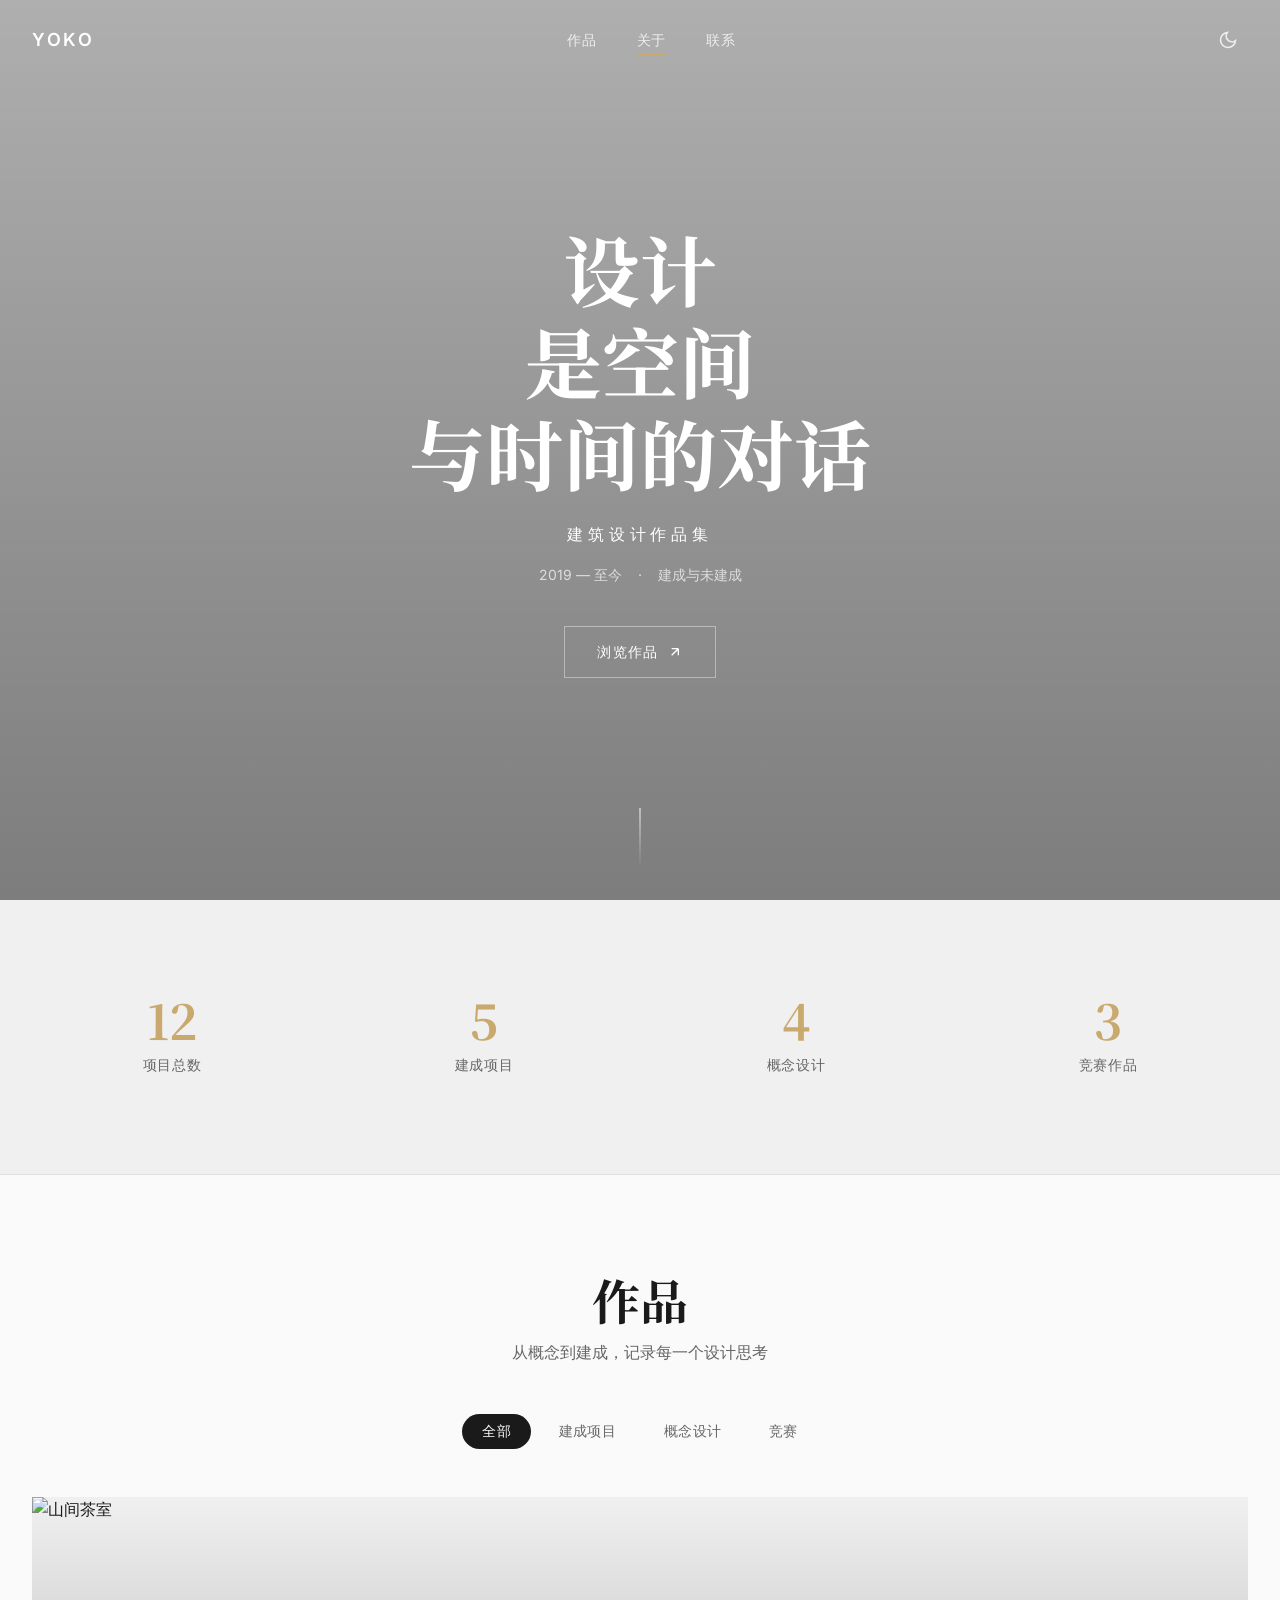
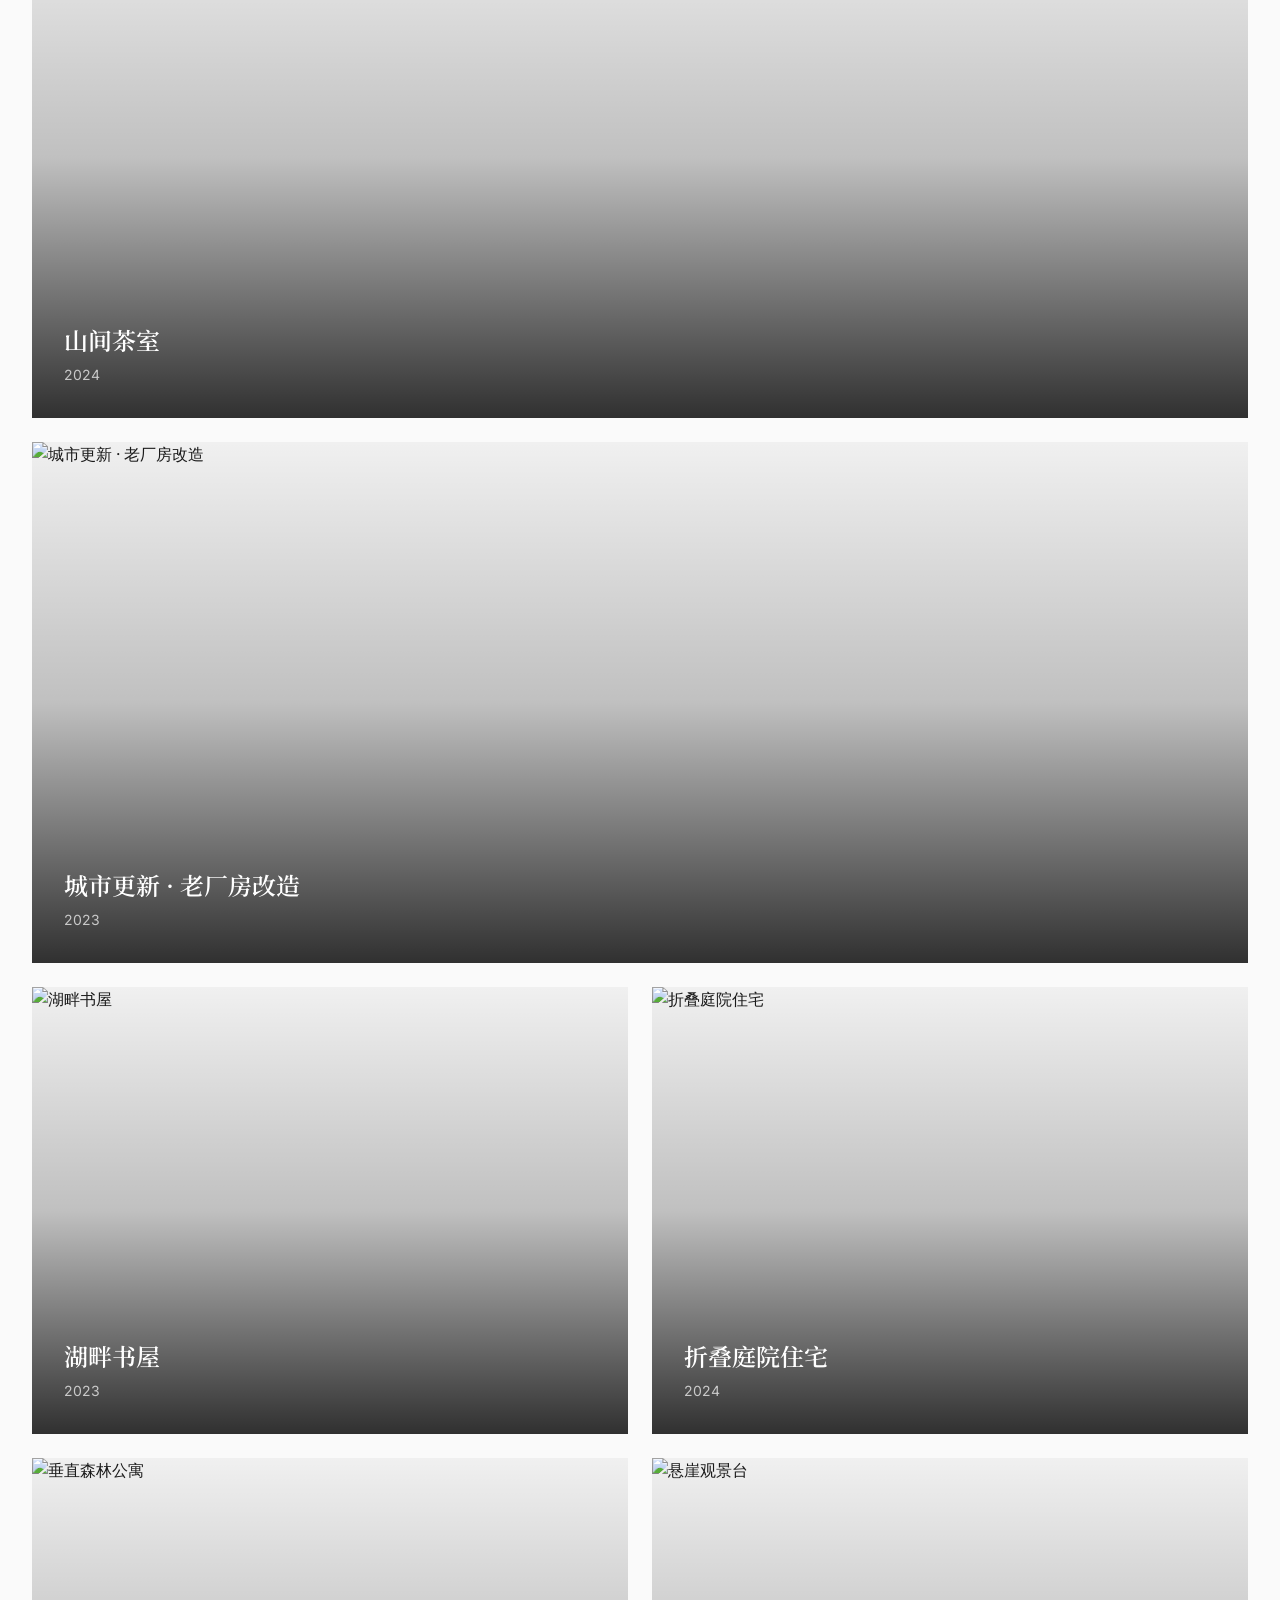
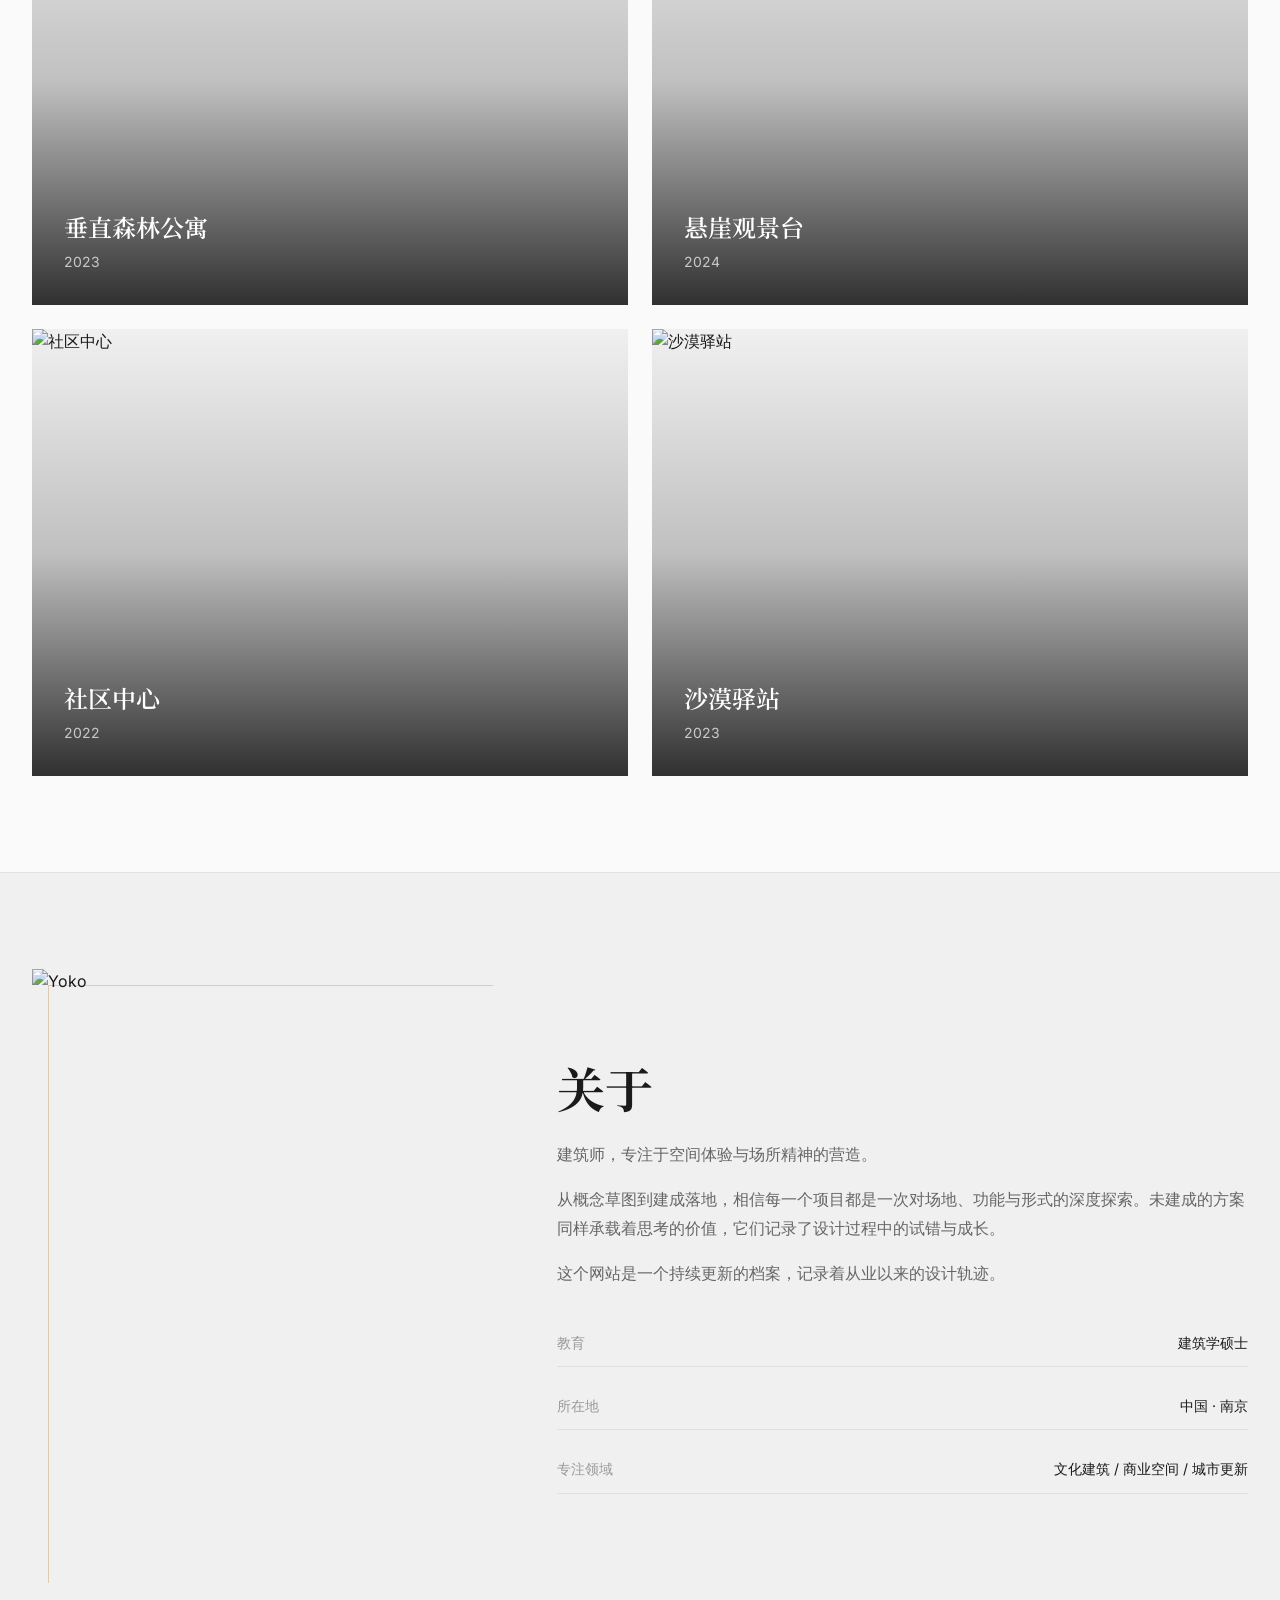
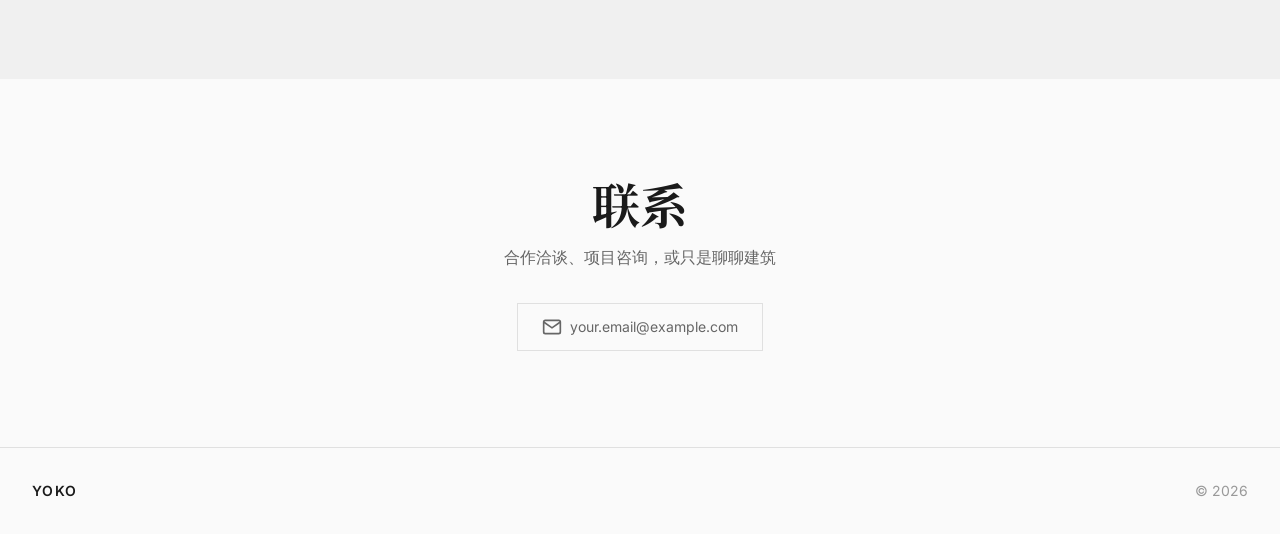
==== index.html @ 8c3c6326 "Initial portfolio site" ====
<!DOCTYPE html>
<html lang="zh-CN">
<head>
    <meta charset="UTF-8">
    <meta name="viewport" content="width=device-width, initial-scale=1.0">
    <title>Yoko | 建筑设计作品集</title>
    <link rel="stylesheet" href="assets/css/style.css">
    <link rel="preconnect" href="https://fonts.googleapis.com">
    <link href="https://fonts.googleapis.com/css2?family=Noto+Serif+SC:wght@400;600;700&family=Inter:wght@300;400;500;600&display=swap" rel="stylesheet">
</head>
<body>
    <!-- 导航 -->
    <nav class="navbar" id="navbar">
        <div class="nav-brand">
            <a href="#hero">YOKO</a>
        </div>
        <div class="nav-links" id="navLinks">
            <a href="#projects" class="nav-link">作品</a>
            <a href="#about" class="nav-link">关于</a>
            <a href="#contact" class="nav-link">联系</a>
        </div>
        <div class="nav-controls">
            <button class="theme-toggle" id="themeToggle" aria-label="切换主题">
                <svg class="sun-icon" width="20" height="20" viewBox="0 0 24 24" fill="none" stroke="currentColor" stroke-width="2">
                    <circle cx="12" cy="12" r="5"/><path d="M12 1v2m0 18v2M4.22 4.22l1.42 1.42m12.72 12.72l1.42 1.42M1 12h2m18 0h2M4.22 19.78l1.42-1.42M18.36 5.64l1.42-1.42"/>
                </svg>
                <svg class="moon-icon" width="20" height="20" viewBox="0 0 24 24" fill="none" stroke="currentColor" stroke-width="2">
                    <path d="M21 12.79A9 9 0 1 1 11.21 3 7 7 0 0 0 21 12.79z"/>
                </svg>
            </button>
            <button class="menu-toggle" id="menuToggle" aria-label="菜单">
                <span></span><span></span><span></span>
            </button>
        </div>
    </nav>

    <!-- 首屏 -->
    <section class="hero" id="hero">
        <div class="hero-bg">
            <div class="hero-image" style="background-image: url('assets/images/hero.jpg')"></div>
            <div class="hero-overlay"></div>
        </div>
        <div class="hero-content">
            <h1 class="hero-title">
                <span class="hero-line">设计</span>
                <span class="hero-line">是空间</span>
                <span class="hero-line">与时间的对话</span>
            </h1>
            <p class="hero-subtitle">建筑设计作品集</p>
            <div class="hero-meta">
                <span>2019 — 至今</span>
                <span class="meta-separator">·</span>
                <span>建成与未建成</span>
            </div>
            <a href="#projects" class="hero-cta">
                <span>浏览作品</span>
                <svg width="16" height="16" viewBox="0 0 24 24" fill="none" stroke="currentColor" stroke-width="2">
                    <path d="M7 17L17 7M17 7H7M17 7V17"/>
                </svg>
            </a>
        </div>
        <div class="scroll-indicator">
            <div class="scroll-line"></div>
        </div>
    </section>

    <!-- 项目统计 -->
    <section class="stats-section">
        <div class="container">
            <div class="stats-grid">
                <div class="stat-item">
                    <span class="stat-number" data-count="12">0</span>
                    <span class="stat-label">项目总数</span>
                </div>
                <div class="stat-item">
                    <span class="stat-number" data-count="5">0</span>
                    <span class="stat-label">建成项目</span>
                </div>
                <div class="stat-item">
                    <span class="stat-number" data-count="4">0</span>
                    <span class="stat-label">概念设计</span>
                </div>
                <div class="stat-item">
                    <span class="stat-number" data-count="3">0</span>
                    <span class="stat-label">竞赛作品</span>
                </div>
            </div>
        </div>
    </section>

    <!-- 作品筛选 -->
    <section class="projects-section" id="projects">
        <div class="container">
            <header class="section-header">
                <h2 class="section-title">作品</h2>
                <p class="section-desc">从概念到建成，记录每一个设计思考</p>
            </header>

            <div class="filter-bar">
                <button class="filter-btn active" data-filter="all">全部</button>
                <button class="filter-btn" data-filter="built">建成项目</button>
                <button class="filter-btn" data-filter="unbuilt">概念设计</button>
                <button class="filter-btn" data-filter="competition">竞赛</button>
            </div>

            <div class="projects-grid" id="projectsGrid">
                <!-- 项目卡片将通过 JS 动态渲染 -->
            </div>
        </div>
    </section>

    <!-- 关于 -->
    <section class="about-section" id="about">
        <div class="container">
            <div class="about-grid">
                <div class="about-image">
                    <div class="image-frame">
                        <img src="assets/images/about.jpg" alt="Yoko" loading="lazy">
                    </div>
                </div>
                <div class="about-content">
                    <h2 class="section-title">关于</h2>
                    <div class="about-text">
                        <p>建筑师，专注于空间体验与场所精神的营造。</p>
                        <p>从概念草图到建成落地，相信每一个项目都是一次对场地、功能与形式的深度探索。未建成的方案同样承载着思考的价值，它们记录了设计过程中的试错与成长。</p>
                        <p>这个网站是一个持续更新的档案，记录着从业以来的设计轨迹。</p>
                    </div>
                    <div class="about-info">
                        <div class="info-item">
                            <span class="info-label">教育</span>
                            <span class="info-value">建筑学硕士</span>
                        </div>
                        <div class="info-item">
                            <span class="info-label">所在地</span>
                            <span class="info-value">中国 · 南京</span>
                        </div>
                        <div class="info-item">
                            <span class="info-label">专注领域</span>
                            <span class="info-value">文化建筑 / 商业空间 / 城市更新</span>
                        </div>
                    </div>
                </div>
            </div>
        </div>
    </section>

    <!-- 联系 -->
    <section class="contact-section" id="contact">
        <div class="container">
            <div class="contact-content">
                <h2 class="section-title">联系</h2>
                <p class="contact-desc">合作洽谈、项目咨询，或只是聊聊建筑</p>
                <div class="contact-links">
                    <a href="mailto:your.email@example.com" class="contact-link">
                        <svg width="20" height="20" viewBox="0 0 24 24" fill="none" stroke="currentColor" stroke-width="2">
                            <path d="M4 4h16c1.1 0 2 .9 2 2v12c0 1.1-.9 2-2 2H4c-1.1 0-2-.9-2-2V6c0-1.1.9-2 2-2z"/><polyline points="22,6 12,13 2,6"/>
                        </svg>
                        <span>your.email@example.com</span>
                    </a>
                </div>
            </div>
        </div>
    </section>

    <!-- 页脚 -->
    <footer class="footer">
        <div class="container">
            <div class="footer-content">
                <span class="footer-brand">YOKO</span>
                <span class="footer-year">© 2026</span>
            </div>
        </div>
    </footer>

    <!-- 项目详情弹窗 -->
    <div class="project-modal" id="projectModal">
        <div class="modal-backdrop"></div>
        <div class="modal-container">
            <button class="modal-close" id="modalClose" aria-label="关闭">
                <svg width="24" height="24" viewBox="0 0 24 24" fill="none" stroke="currentColor" stroke-width="2">
                    <line x1="18" y1="6" x2="6" y2="18"/><line x1="6" y1="6" x2="18" y2="18"/>
                </svg>
            </button>
            <div class="modal-content" id="modalContent"></div>
        </div>
    </div>

    <script src="assets/js/main.js"></script>
</body>
</html>
---- assets/css/style.css ----
/* ============================================
   Yoko 建筑设计作品集 - 样式表
   ============================================ */

/* CSS 变量 - 浅色模式 */
:root {
    --bg-primary: #fafafa;
    --bg-secondary: #f0f0f0;
    --bg-tertiary: #e8e8e8;
    --text-primary: #1a1a1a;
    --text-secondary: #666666;
    --text-tertiary: #999999;
    --accent: #c9a96e;
    --accent-hover: #b8985a;
    --border: #e0e0e0;
    --shadow: rgba(0, 0, 0, 0.08);
    --shadow-lg: rgba(0, 0, 0, 0.15);
    --overlay: rgba(0, 0, 0, 0.4);
    --modal-bg: rgba(0, 0, 0, 0.8);
    --font-serif: 'Noto Serif SC', 'Songti SC', serif;
    --font-sans: 'Inter', -apple-system, BlinkMacSystemFont, sans-serif;
    --transition: all 0.3s cubic-bezier(0.4, 0, 0.2, 1);
    --transition-slow: all 0.6s cubic-bezier(0.4, 0, 0.2, 1);
}

/* CSS 变量 - 深色模式 */
[data-theme="dark"] {
    --bg-primary: #0f0f0f;
    --bg-secondary: #1a1a1a;
    --bg-tertiary: #252525;
    --text-primary: #f0f0f0;
    --text-secondary: #a0a0a0;
    --text-tertiary: #707070;
    --accent: #d4b87a;
    --accent-hover: #e0c88a;
    --border: #2a2a2a;
    --shadow: rgba(0, 0, 0, 0.3);
    --shadow-lg: rgba(0, 0, 0, 0.5);
    --overlay: rgba(0, 0, 0, 0.6);
    --modal-bg: rgba(0, 0, 0, 0.9);
}

/* 基础重置 */
*, *::before, *::after {
    margin: 0;
    padding: 0;
    box-sizing: border-box;
}

html {
    scroll-behavior: smooth;
    font-size: 16px;
}

body {
    font-family: var(--font-sans);
    background-color: var(--bg-primary);
    color: var(--text-primary);
    line-height: 1.6;
    overflow-x: hidden;
    transition: var(--transition);
}

img {
    max-width: 100%;
    height: auto;
    display: block;
}

a {
    color: inherit;
    text-decoration: none;
}

button {
    cursor: pointer;
    border: none;
    background: none;
    font-family: inherit;
    color: inherit;
}

/* 容器 */
.container {
    width: 100%;
    max-width: 1400px;
    margin: 0 auto;
    padding: 0 2rem;
}

@media (max-width: 768px) {
    .container {
        padding: 0 1.25rem;
    }
}

/* ============================================
   导航栏
   ============================================ */
.navbar {
    position: fixed;
    top: 0;
    left: 0;
    right: 0;
    z-index: 1000;
    display: flex;
    align-items: center;
    justify-content: space-between;
    padding: 1.25rem 2rem;
    background: transparent;
    transition: var(--transition);
}

.navbar.scrolled {
    background: rgba(var(--bg-primary), 0.9);
    backdrop-filter: blur(20px);
    -webkit-backdrop-filter: blur(20px);
    box-shadow: 0 1px 0 var(--border);
}

.nav-brand a {
    font-family: var(--font-sans);
    font-size: 1.125rem;
    font-weight: 600;
    letter-spacing: 0.15em;
    color: #fff;
    transition: var(--transition);
}

.navbar.scrolled .nav-brand a {
    color: var(--text-primary);
}

.nav-links {
    display: flex;
    gap: 2.5rem;
}

.nav-link {
    font-size: 0.875rem;
    font-weight: 400;
    letter-spacing: 0.05em;
    color: rgba(255, 255, 255, 0.8);
    position: relative;
    padding: 0.25rem 0;
    transition: var(--transition);
}

.navbar.scrolled .nav-link {
    color: var(--text-secondary);
}

.nav-link::after {
    content: '';
    position: absolute;
    bottom: 0;
    left: 0;
    width: 0;
    height: 1px;
    background: var(--accent);
    transition: var(--transition);
}

.nav-link:hover::after,
.nav-link.active::after {
    width: 100%;
}

.nav-link:hover {
    color: #fff;
}

.navbar.scrolled .nav-link:hover {
    color: var(--text-primary);
}

.nav-controls {
    display: flex;
    align-items: center;
    gap: 1rem;
}

.theme-toggle {
    width: 40px;
    height: 40px;
    display: flex;
    align-items: center;
    justify-content: center;
    border-radius: 50%;
    color: rgba(255, 255, 255, 0.8);
    transition: var(--transition);
}

.navbar.scrolled .theme-toggle {
    color: var(--text-secondary);
}

.theme-toggle:hover {
    background: var(--bg-tertiary);
    color: var(--text-primary);
}

.theme-toggle .sun-icon,
[data-theme="dark"] .theme-toggle .moon-icon {
    display: none;
}

[data-theme="dark"] .theme-toggle .sun-icon {
    display: block;
}

.menu-toggle {
    display: none;
    flex-direction: column;
    gap: 5px;
    padding: 0.5rem;
}

.menu-toggle span {
    display: block;
    width: 22px;
    height: 1.5px;
    background: #fff;
    transition: var(--transition);
}

.navbar.scrolled .menu-toggle span {
    background: var(--text-primary);
}

@media (max-width: 768px) {
    .navbar {
        padding: 1rem 1.25rem;
    }
    
    .nav-links {
        position: fixed;
        top: 0;
        left: 0;
        right: 0;
        bottom: 0;
        background: var(--bg-primary);
        flex-direction: column;
        align-items: center;
        justify-content: center;
        gap: 2rem;
        opacity: 0;
        visibility: hidden;
        transition: var(--transition);
    }
    
    .nav-links.active {
        opacity: 1;
        visibility: visible;
    }
    
    .nav-link {
        font-size: 1.5rem;
        color: var(--text-primary);
    }
    
    .menu-toggle {
        display: flex;
    }
}

/* ============================================
   首屏
   ============================================ */
.hero {
    position: relative;
    height: 100vh;
    min-height: 600px;
    display: flex;
    align-items: center;
    justify-content: center;
    overflow: hidden;
}

.hero-bg {
    position: absolute;
    inset: 0;
    z-index: 0;
}

.hero-image {
    width: 100%;
    height: 100%;
    background-size: cover;
    background-position: center;
    transform: scale(1.05);
    transition: transform 8s ease-out;
}

.hero.loaded .hero-image {
    transform: scale(1);
}

.hero-overlay {
    position: absolute;
    inset: 0;
    background: linear-gradient(
        to bottom,
        rgba(0, 0, 0, 0.3) 0%,
        rgba(0, 0, 0, 0.5) 100%
    );
}

.hero-content {
    position: relative;
    z-index: 1;
    text-align: center;
    color: #fff;
    padding: 0 2rem;
    max-width: 900px;
}

.hero-title {
    font-family: var(--font-serif);
    font-size: clamp(2.5rem, 6vw, 5rem);
    font-weight: 700;
    line-height: 1.2;
    margin-bottom: 1.5rem;
}

.hero-line {
    display: block;
    opacity: 0;
    transform: translateY(30px);
    animation: fadeInUp 0.8s ease forwards;
}

.hero-line:nth-child(1) { animation-delay: 0.2s; }
.hero-line:nth-child(2) { animation-delay: 0.4s; }
.hero-line:nth-child(3) { animation-delay: 0.6s; }

.hero-subtitle {
    font-size: 1rem;
    font-weight: 300;
    letter-spacing: 0.3em;
    text-transform: uppercase;
    opacity: 0;
    animation: fadeInUp 0.8s ease 0.8s forwards;
    margin-bottom: 1rem;
}

.hero-meta {
    font-size: 0.875rem;
    opacity: 0;
    animation: fadeInUp 0.8s ease 1s forwards;
    margin-bottom: 2.5rem;
    color: rgba(255, 255, 255, 0.7);
}

.meta-separator {
    margin: 0 0.75rem;
}

.hero-cta {
    display: inline-flex;
    align-items: center;
    gap: 0.5rem;
    padding: 0.875rem 2rem;
    border: 1px solid rgba(255, 255, 255, 0.4);
    color: #fff;
    font-size: 0.875rem;
    letter-spacing: 0.1em;
    opacity: 0;
    animation: fadeInUp 0.8s ease 1.2s forwards;
    transition: var(--transition);
}

.hero-cta:hover {
    background: #fff;
    color: #1a1a1a;
    border-color: #fff;
}

.hero-cta svg {
    transition: transform 0.3s ease;
}

.hero-cta:hover svg {
    transform: translate(3px, -3px);
}

.scroll-indicator {
    position: absolute;
    bottom: 2rem;
    left: 50%;
    transform: translateX(-50%);
    z-index: 1;
}

.scroll-line {
    width: 1px;
    height: 60px;
    background: linear-gradient(to bottom, #fff, transparent);
    animation: scrollPulse 2s ease-in-out infinite;
}

@keyframes fadeInUp {
    to {
        opacity: 1;
        transform: translateY(0);
    }
}

@keyframes scrollPulse {
    0%, 100% { opacity: 0.3; transform: scaleY(0.5); }
    50% { opacity: 1; transform: scaleY(1); }
}

/* ============================================
   统计区域
   ============================================ */
.stats-section {
    padding: 5rem 0;
    background: var(--bg-secondary);
    border-bottom: 1px solid var(--border);
}

.stats-grid {
    display: grid;
    grid-template-columns: repeat(4, 1fr);
    gap: 2rem;
    text-align: center;
}

.stat-item {
    padding: 1rem;
}

.stat-number {
    display: block;
    font-family: var(--font-serif);
    font-size: 3rem;
    font-weight: 700;
    color: var(--accent);
    line-height: 1;
    margin-bottom: 0.5rem;
}

.stat-label {
    font-size: 0.875rem;
    color: var(--text-secondary);
    letter-spacing: 0.05em;
}

@media (max-width: 768px) {
    .stats-grid {
        grid-template-columns: repeat(2, 1fr);
    }
    .stat-number {
        font-size: 2.5rem;
    }
}

/* ============================================
   作品区域
   ============================================ */
.projects-section {
    padding: 6rem 0;
}

.section-header {
    text-align: center;
    margin-bottom: 3rem;
}

.section-title {
    font-family: var(--font-serif);
    font-size: clamp(2rem, 4vw, 3rem);
    font-weight: 700;
    margin-bottom: 0.75rem;
    line-height: 1.2;
}

.section-desc {
    font-size: 1rem;
    color: var(--text-secondary);
    max-width: 500px;
    margin: 0 auto;
}

.filter-bar {
    display: flex;
    justify-content: center;
    gap: 0.5rem;
    margin-bottom: 3rem;
    flex-wrap: wrap;
}

.filter-btn {
    padding: 0.5rem 1.25rem;
    font-size: 0.875rem;
    color: var(--text-secondary);
    border-radius: 100px;
    transition: var(--transition);
    letter-spacing: 0.02em;
}

.filter-btn:hover {
    color: var(--text-primary);
    background: var(--bg-secondary);
}

.filter-btn.active {
    background: var(--text-primary);
    color: var(--bg-primary);
}

/* 项目网格 */
.projects-grid {
    display: grid;
    grid-template-columns: repeat(2, 1fr);
    gap: 1.5rem;
}

@media (max-width: 768px) {
    .projects-grid {
        grid-template-columns: 1fr;
    }
}

/* 项目卡片 */
.project-card {
    position: relative;
    cursor: pointer;
    overflow: hidden;
    background: var(--bg-secondary);
    aspect-ratio: 4/3;
}

.project-card.hidden {
    display: none;
}

.project-image {
    width: 100%;
    height: 100%;
    object-fit: cover;
    transition: transform 0.6s cubic-bezier(0.4, 0, 0.2, 1);
}

.project-card:hover .project-image {
    transform: scale(1.05);
}

.project-overlay {
    position: absolute;
    inset: 0;
    background: linear-gradient(
        to top,
        rgba(0, 0, 0, 0.8) 0%,
        rgba(0, 0, 0, 0.2) 50%,
        transparent 100%
    );
    display: flex;
    flex-direction: column;
    justify-content: flex-end;
    padding: 2rem;
    transition: var(--transition);
}

.project-card:hover .project-overlay {
    background: linear-gradient(
        to top,
        rgba(0, 0, 0, 0.9) 0%,
        rgba(0, 0, 0, 0.4) 60%,
        rgba(0, 0, 0, 0.1) 100%
    );
}

.project-category {
    font-size: 0.75rem;
    font-weight: 500;
    letter-spacing: 0.1em;
    text-transform: uppercase;
    color: var(--accent);
    margin-bottom: 0.5rem;
    opacity: 0;
    transform: translateY(10px);
    transition: var(--transition);
}

.project-card:hover .project-category {
    opacity: 1;
    transform: translateY(0);
}

.project-title {
    font-family: var(--font-serif);
    font-size: 1.5rem;
    font-weight: 600;
    color: #fff;
    margin-bottom: 0.25rem;
    transition: var(--transition);
}

.project-year {
    font-size: 0.875rem;
    color: rgba(255, 255, 255, 0.7);
}

/*  featured 项目（大图） */
.project-card.featured {
    grid-column: span 2;
    aspect-ratio: 21/9;
}

@media (max-width: 768px) {
    .project-card.featured {
        grid-column: span 1;
        aspect-ratio: 4/3;
    }
}

/* ============================================
   关于区域
   ============================================ */
.about-section {
    padding: 6rem 0;
    background: var(--bg-secondary);
    border-top: 1px solid var(--border);
}

.about-grid {
    display: grid;
    grid-template-columns: 2fr 3fr;
    gap: 4rem;
    align-items: center;
}

.about-image {
    position: relative;
}

.image-frame {
    position: relative;
    overflow: hidden;
}

.image-frame::before {
    content: '';
    position: absolute;
    top: 1rem;
    left: 1rem;
    right: -1rem;
    bottom: -1rem;
    border: 1px solid var(--accent);
    z-index: 0;
    opacity: 0.5;
}

.image-frame img {
    position: relative;
    z-index: 1;
    width: 100%;
    aspect-ratio: 3/4;
    object-fit: cover;
    filter: grayscale(20%);
    transition: var(--transition);
}

.image-frame:hover img {
    filter: grayscale(0%);
}

.about-content .section-title {
    margin-bottom: 1.5rem;
}

.about-text {
    margin-bottom: 2rem;
}

.about-text p {
    font-size: 1rem;
    color: var(--text-secondary);
    line-height: 1.8;
    margin-bottom: 1rem;
}

.about-info {
    display: grid;
    gap: 1rem;
}

.info-item {
    display: flex;
    justify-content: space-between;
    padding: 0.75rem 0;
    border-bottom: 1px solid var(--border);
}

.info-label {
    font-size: 0.875rem;
    color: var(--text-tertiary);
    font-weight: 500;
}

.info-value {
    font-size: 0.875rem;
    color: var(--text-primary);
    text-align: right;
}

@media (max-width: 768px) {
    .about-grid {
        grid-template-columns: 1fr;
        gap: 2rem;
    }
    
    .image-frame::before {
        display: none;
    }
}

/* ============================================
   联系区域
   ============================================ */
.contact-section {
    padding: 6rem 0;
    text-align: center;
}

.contact-content {
    max-width: 600px;
    margin: 0 auto;
}

.contact-desc {
    font-size: 1rem;
    color: var(--text-secondary);
    margin-bottom: 2rem;
}

.contact-links {
    display: flex;
    justify-content: center;
    gap: 1.5rem;
    flex-wrap: wrap;
}

.contact-link {
    display: flex;
    align-items: center;
    gap: 0.5rem;
    padding: 0.75rem 1.5rem;
    border: 1px solid var(--border);
    font-size: 0.875rem;
    color: var(--text-secondary);
    transition: var(--transition);
}

.contact-link:hover {
    border-color: var(--accent);
    color: var(--accent);
}

/* ============================================
   页脚
   ============================================ */
.footer {
    padding: 2rem 0;
    border-top: 1px solid var(--border);
}

.footer-content {
    display: flex;
    justify-content: space-between;
    align-items: center;
}

.footer-brand {
    font-weight: 600;
    letter-spacing: 0.1em;
    font-size: 0.875rem;
}

.footer-year {
    font-size: 0.875rem;
    color: var(--text-tertiary);
}

/* ============================================
   项目详情弹窗
   ============================================ */
.project-modal {
    position: fixed;
    inset: 0;
    z-index: 2000;
    display: flex;
    align-items: center;
    justify-content: center;
    opacity: 0;
    visibility: hidden;
    transition: var(--transition);
}

.project-modal.active {
    opacity: 1;
    visibility: visible;
}

.modal-backdrop {
    position: absolute;
    inset: 0;
    background: var(--modal-bg);
    backdrop-filter: blur(10px);
}

.modal-container {
    position: relative;
    width: 90vw;
    max-width: 1200px;
    max-height: 90vh;
    background: var(--bg-primary);
    overflow-y: auto;
    transform: translateY(30px);
    transition: var(--transition);
}

.project-modal.active .modal-container {
    transform: translateY(0);
}

.modal-close {
    position: absolute;
    top: 1.5rem;
    right: 1.5rem;
    z-index: 10;
    width: 44px;
    height: 44px;
    display: flex;
    align-items: center;
    justify-content: center;
    background: var(--bg-primary);
    border-radius: 50%;
    color: var(--text-primary);
    transition: var(--transition);
}

.modal-close:hover {
    background: var(--bg-tertiary);
    transform: rotate(90deg);
}

.modal-content {
    padding: 0;
}

.modal-hero {
    position: relative;
    width: 100%;
    aspect-ratio: 21/9;
    overflow: hidden;
}

.modal-hero img {
    width: 100%;
    height: 100%;
    object-fit: cover;
}

.modal-hero-overlay {
    position: absolute;
    inset: 0;
    background: linear-gradient(to top, var(--bg-primary) 0%, transparent 50%);
}

.modal-body {
    padding: 3rem;
    max-width: 800px;
    margin: -4rem auto 0;
    position: relative;
    z-index: 1;
}

.modal-category {
    font-size: 0.75rem;
    font-weight: 500;
    letter-spacing: 0.15em;
    text-transform: uppercase;
    color: var(--accent);
    margin-bottom: 0.5rem;
}

.modal-title {
    font-family: var(--font-serif);
    font-size: 2.5rem;
    font-weight: 700;
    margin-bottom: 0.5rem;
    line-height: 1.2;
}

.modal-meta {
    display: flex;
    gap: 1.5rem;
    margin-bottom: 2rem;
    font-size: 0.875rem;
    color: var(--text-secondary);
}

.modal-description {
    font-size: 1rem;
    line-height: 1.8;
    color: var(--text-secondary);
    margin-bottom: 2rem;
}

.modal-description p {
    margin-bottom: 1rem;
}

.modal-gallery {
    display: grid;
    grid-template-columns: repeat(2, 1fr);
    gap: 1rem;
    margin-bottom: 2rem;
}

.modal-gallery img {
    width: 100%;
    aspect-ratio: 4/3;
    object-fit: cover;
    transition: var(--transition);
}

.modal-gallery img:hover {
    transform: scale(1.02);
}

.modal-gallery img:first-child {
    grid-column: span 2;
    aspect-ratio: 16/9;
}

@media (max-width: 768px) {
    .modal-body {
        padding: 2rem 1.5rem;
    }
    
    .modal-title {
        font-size: 1.75rem;
    }
    
    .modal-gallery {
        grid-template-columns: 1fr;
    }
    
    .modal-gallery img:first-child {
        grid-column: span 1;
    }
}

/* ============================================
   滚动动画
   ============================================ */
.reveal {
    opacity: 0;
    transform: translateY(30px);
    transition: opacity 0.6s ease, transform 0.6s ease;
}

.reveal.visible {
    opacity: 1;
    transform: translateY(0);
}

/* ============================================
   自定义滚动条
   ============================================ */
::-webkit-scrollbar {
    width: 8px;
}

::-webkit-scrollbar-track {
    background: var(--bg-primary);
}

::-webkit-scrollbar-thumb {
    background: var(--bg-tertiary);
    border-radius: 4px;
}

::-webkit-scrollbar-thumb:hover {
    background: var(--text-tertiary);
}

/* ============================================
   图片懒加载占位
   ============================================ */
.img-placeholder {
    background: linear-gradient(
        90deg,
        var(--bg-secondary) 0%,
        var(--bg-tertiary) 50%,
        var(--bg-secondary) 100%
    );
    background-size: 200% 100%;
    animation: shimmer 1.5s infinite;
}

@keyframes shimmer {
    0% { background-position: -200% 0; }
    100% { background-position: 200% 0; }
}
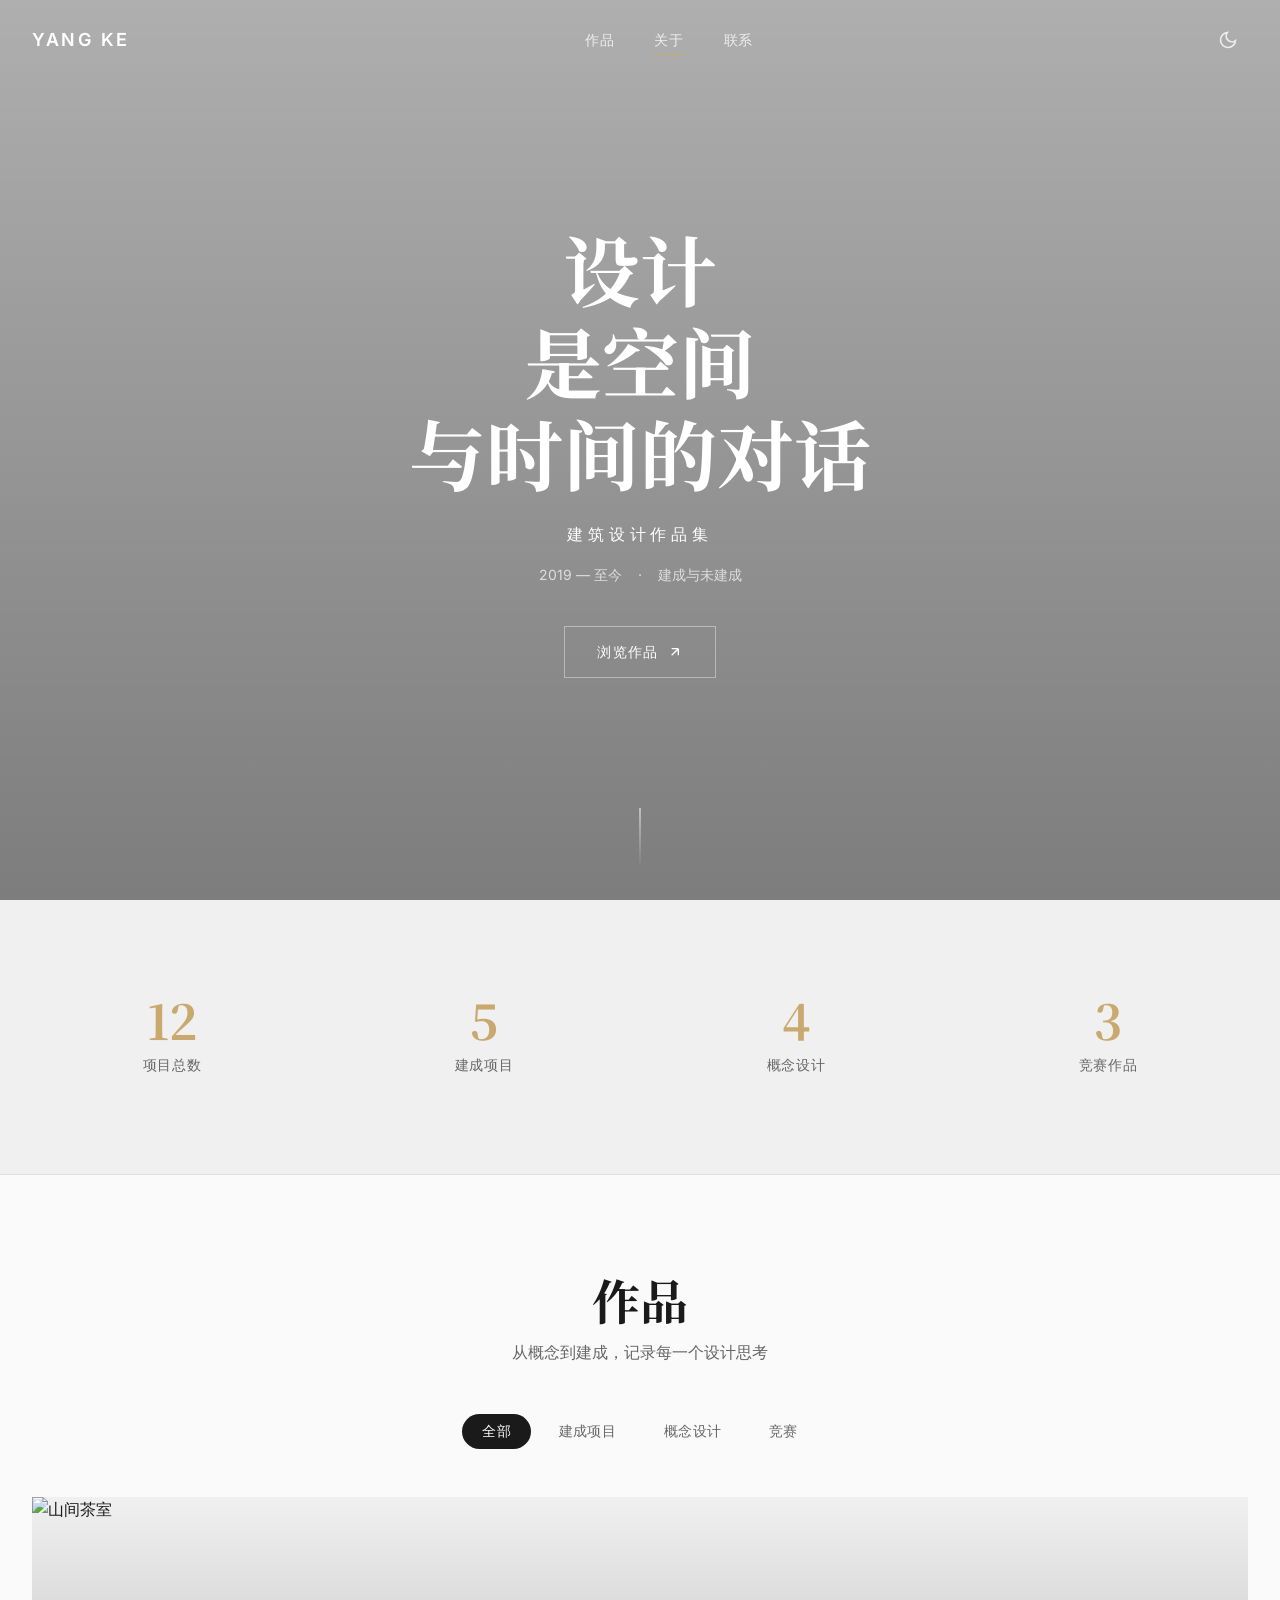
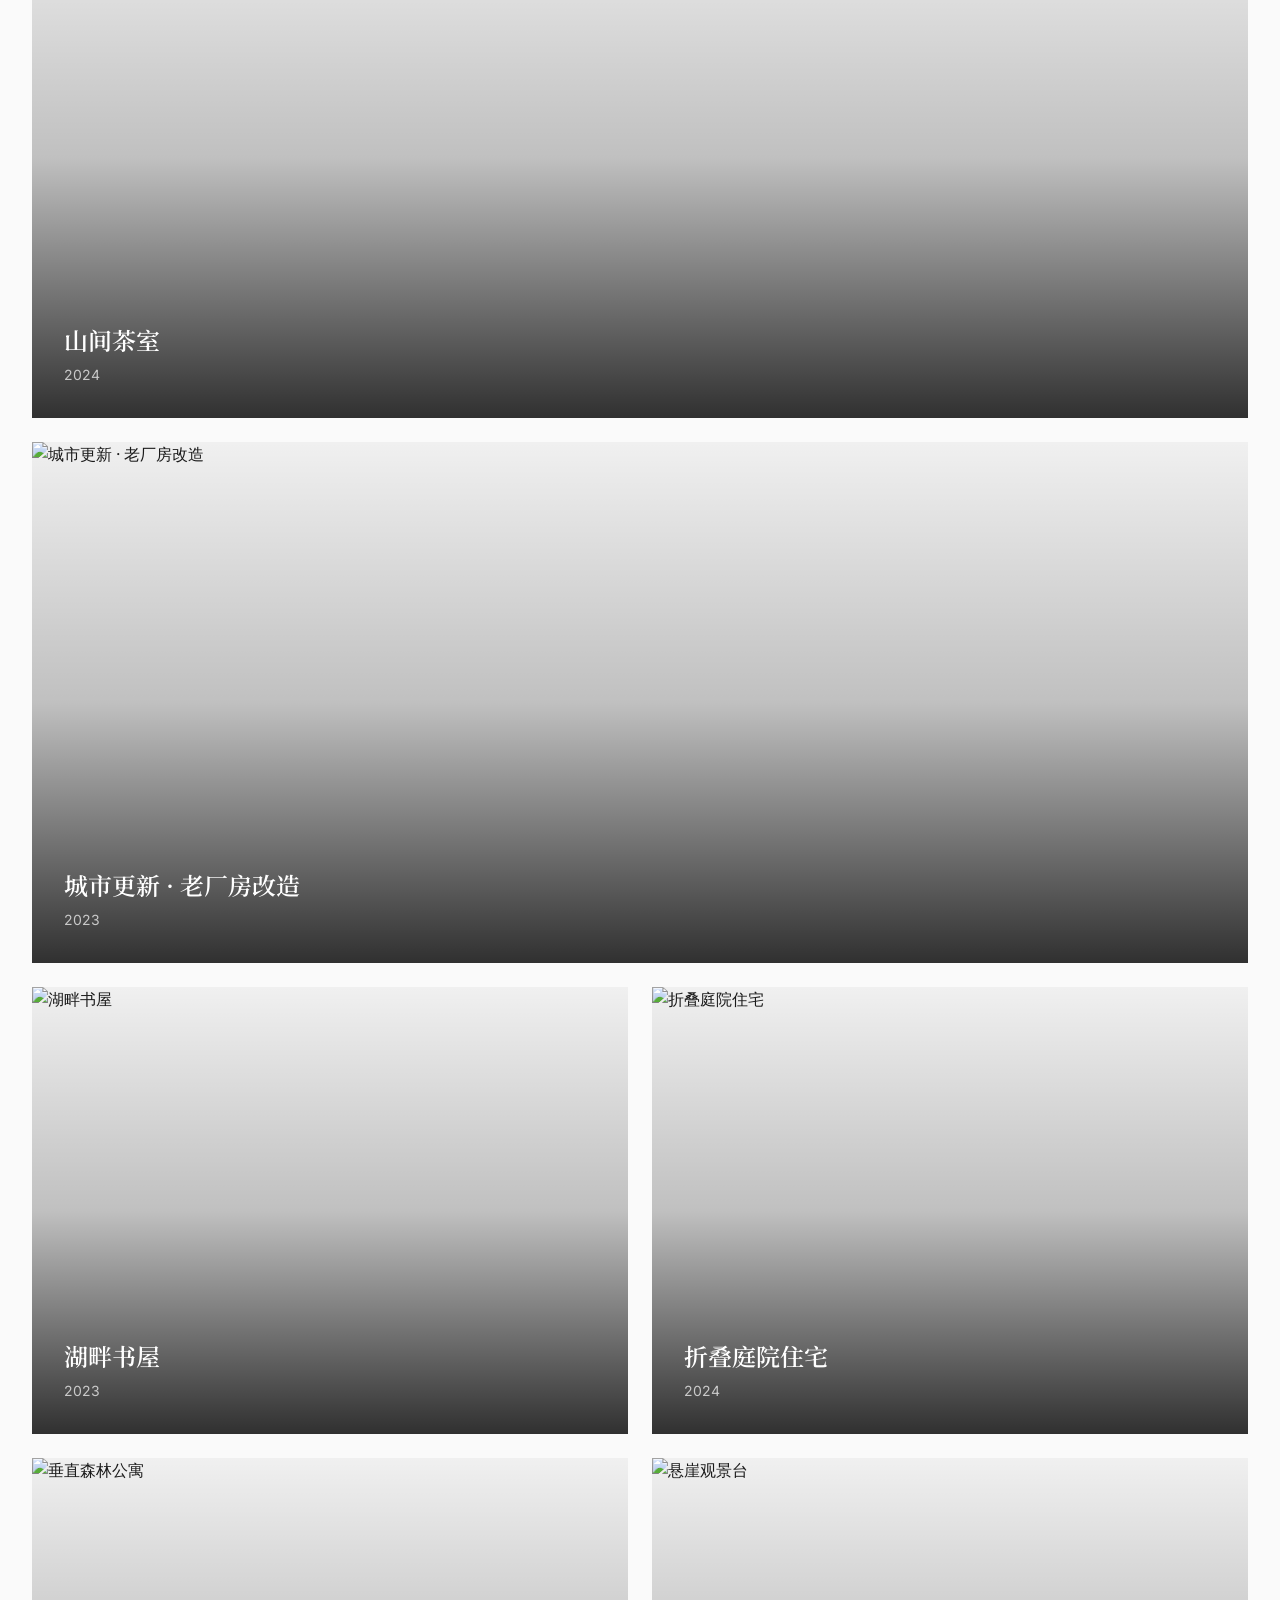
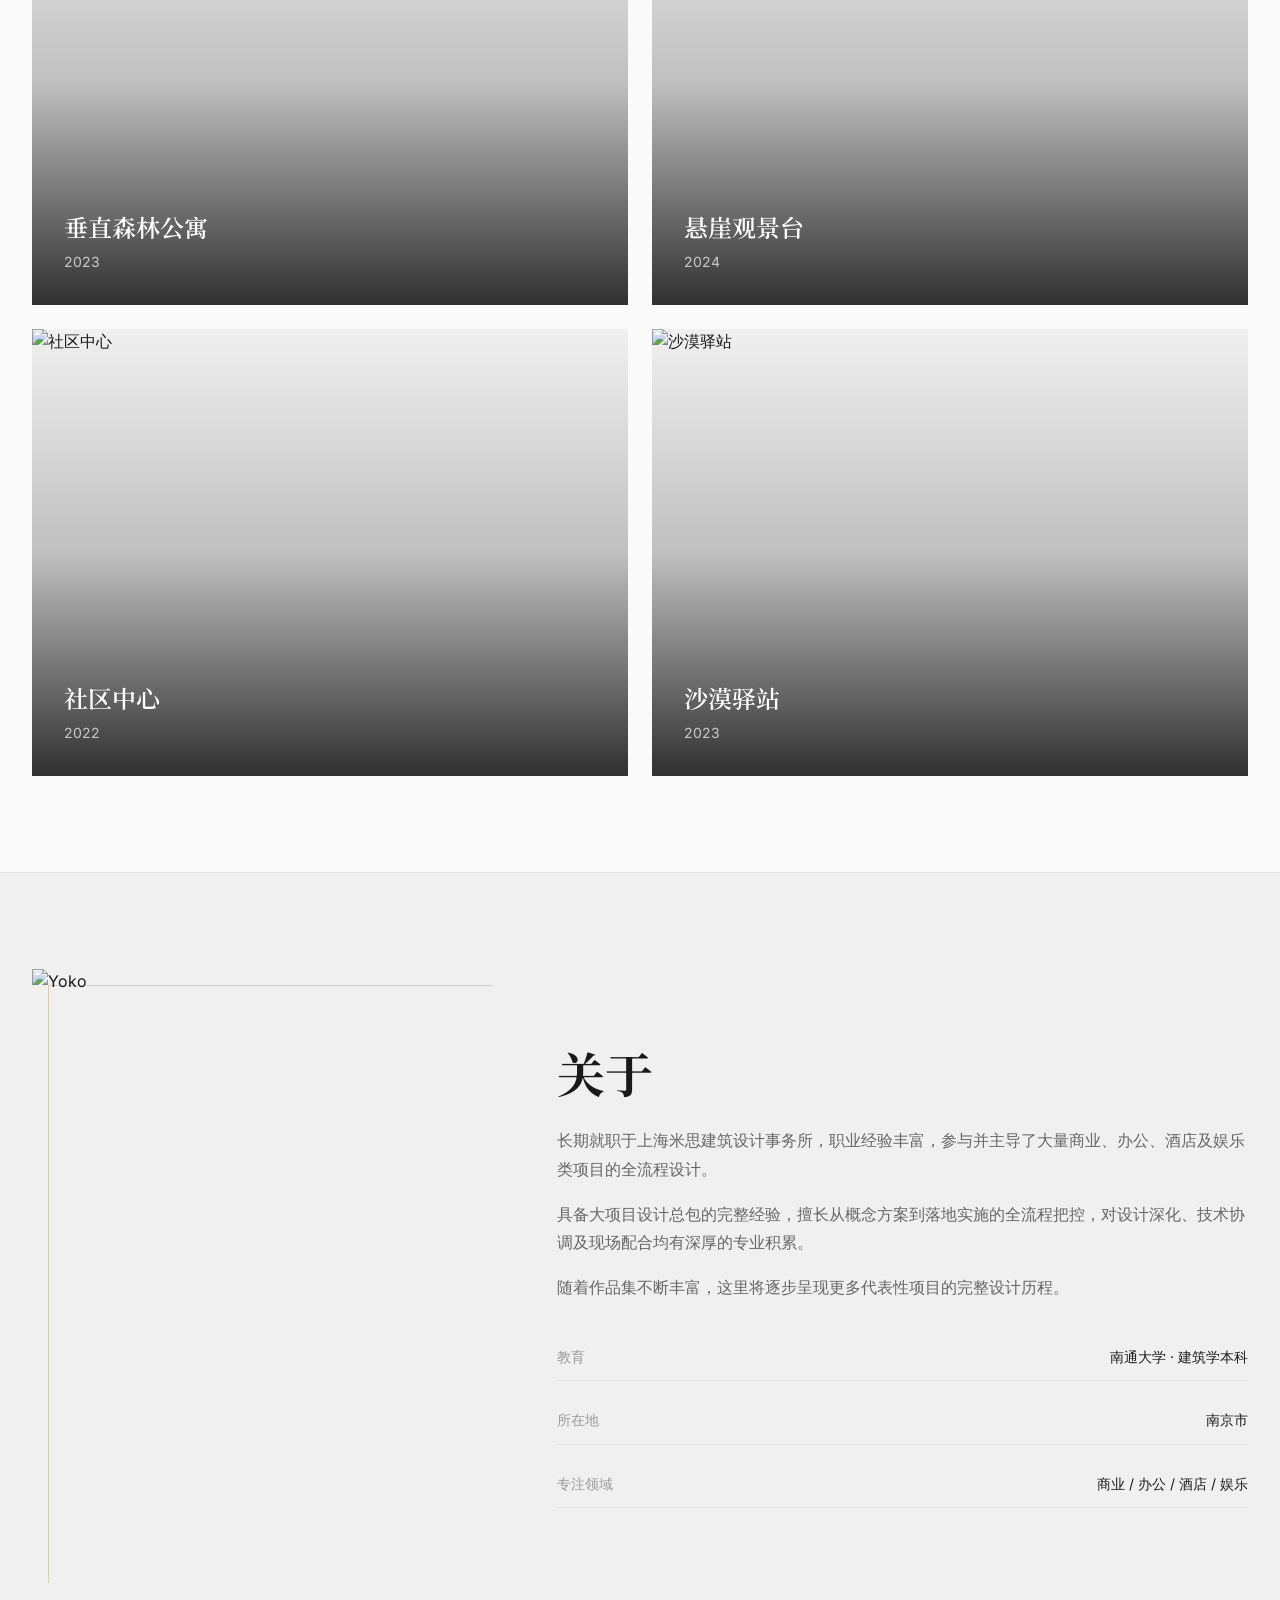
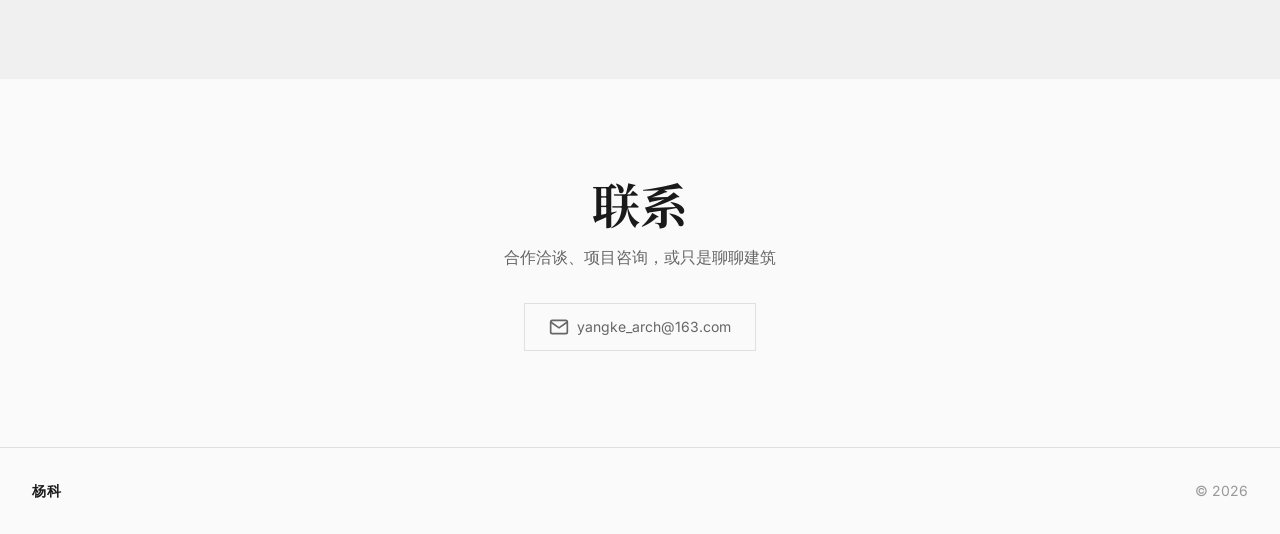
==== commit b7f74a4b: "更新个人信息：姓名、简介、教育背景、联系方式" ====
--- a/index.html
+++ b/index.html
@@ -3,7 +3,7 @@
 <head>
     <meta charset="UTF-8">
     <meta name="viewport" content="width=device-width, initial-scale=1.0">
-    <title>Yoko | 建筑设计作品集</title>
+    <title>杨科 | 建筑设计作品集</title>
     <link rel="stylesheet" href="assets/css/style.css">
     <link rel="preconnect" href="https://fonts.googleapis.com">
     <link href="https://fonts.googleapis.com/css2?family=Noto+Serif+SC:wght@400;600;700&family=Inter:wght@300;400;500;600&display=swap" rel="stylesheet">
@@ -12,7 +12,7 @@
     <!-- 导航 -->
     <nav class="navbar" id="navbar">
         <div class="nav-brand">
-            <a href="#hero">YOKO</a>
+            <a href="#hero">YANG KE</a>
         </div>
         <div class="nav-links" id="navLinks">
             <a href="#projects" class="nav-link">作品</a>
@@ -121,22 +121,22 @@
                 <div class="about-content">
                     <h2 class="section-title">关于</h2>
                     <div class="about-text">
-                        <p>建筑师，专注于空间体验与场所精神的营造。</p>
-                        <p>从概念草图到建成落地，相信每一个项目都是一次对场地、功能与形式的深度探索。未建成的方案同样承载着思考的价值，它们记录了设计过程中的试错与成长。</p>
-                        <p>这个网站是一个持续更新的档案，记录着从业以来的设计轨迹。</p>
+                        <p>长期就职于上海米思建筑设计事务所，职业经验丰富，参与并主导了大量商业、办公、酒店及娱乐类项目的全流程设计。</p>
+                        <p>具备大项目设计总包的完整经验，擅长从概念方案到落地实施的全流程把控，对设计深化、技术协调及现场配合均有深厚的专业积累。</p>
+                        <p>随着作品集不断丰富，这里将逐步呈现更多代表性项目的完整设计历程。</p>
                     </div>
                     <div class="about-info">
                         <div class="info-item">
                             <span class="info-label">教育</span>
-                            <span class="info-value">建筑学硕士</span>
+                            <span class="info-value">南通大学 · 建筑学本科</span>
                         </div>
                         <div class="info-item">
                             <span class="info-label">所在地</span>
-                            <span class="info-value">中国 · 南京</span>
+                            <span class="info-value">南京市</span>
                         </div>
                         <div class="info-item">
                             <span class="info-label">专注领域</span>
-                            <span class="info-value">文化建筑 / 商业空间 / 城市更新</span>
+                            <span class="info-value">商业 / 办公 / 酒店 / 娱乐</span>
                         </div>
                     </div>
                 </div>
@@ -151,11 +151,11 @@
                 <h2 class="section-title">联系</h2>
                 <p class="contact-desc">合作洽谈、项目咨询，或只是聊聊建筑</p>
                 <div class="contact-links">
-                    <a href="mailto:your.email@example.com" class="contact-link">
+                    <a href="mailto:yangke_arch@163.com" class="contact-link">
                         <svg width="20" height="20" viewBox="0 0 24 24" fill="none" stroke="currentColor" stroke-width="2">
                             <path d="M4 4h16c1.1 0 2 .9 2 2v12c0 1.1-.9 2-2 2H4c-1.1 0-2-.9-2-2V6c0-1.1.9-2 2-2z"/><polyline points="22,6 12,13 2,6"/>
                         </svg>
-                        <span>your.email@example.com</span>
+                        <span>yangke_arch@163.com</span>
                     </a>
                 </div>
             </div>
@@ -166,7 +166,7 @@
     <footer class="footer">
         <div class="container">
             <div class="footer-content">
-                <span class="footer-brand">YOKO</span>
+                <span class="footer-brand">杨科</span>
                 <span class="footer-year">© 2026</span>
             </div>
         </div>
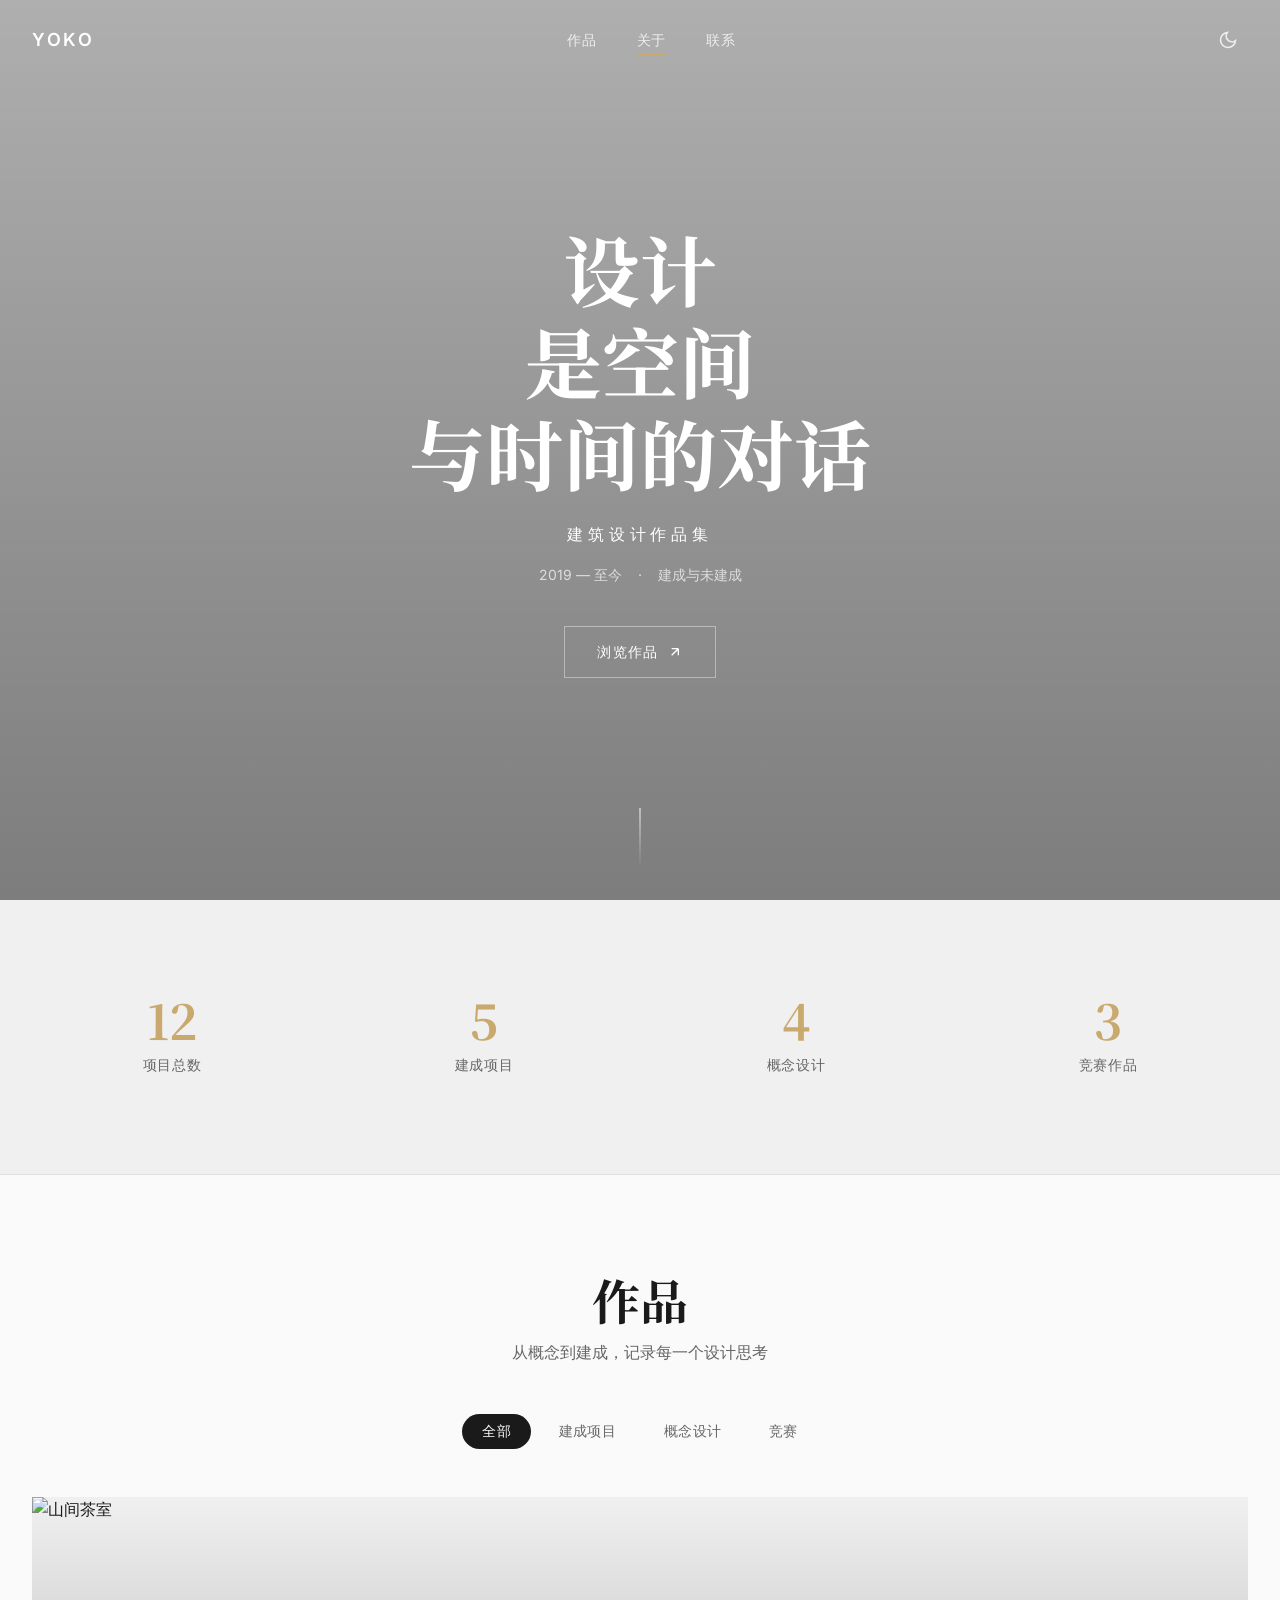
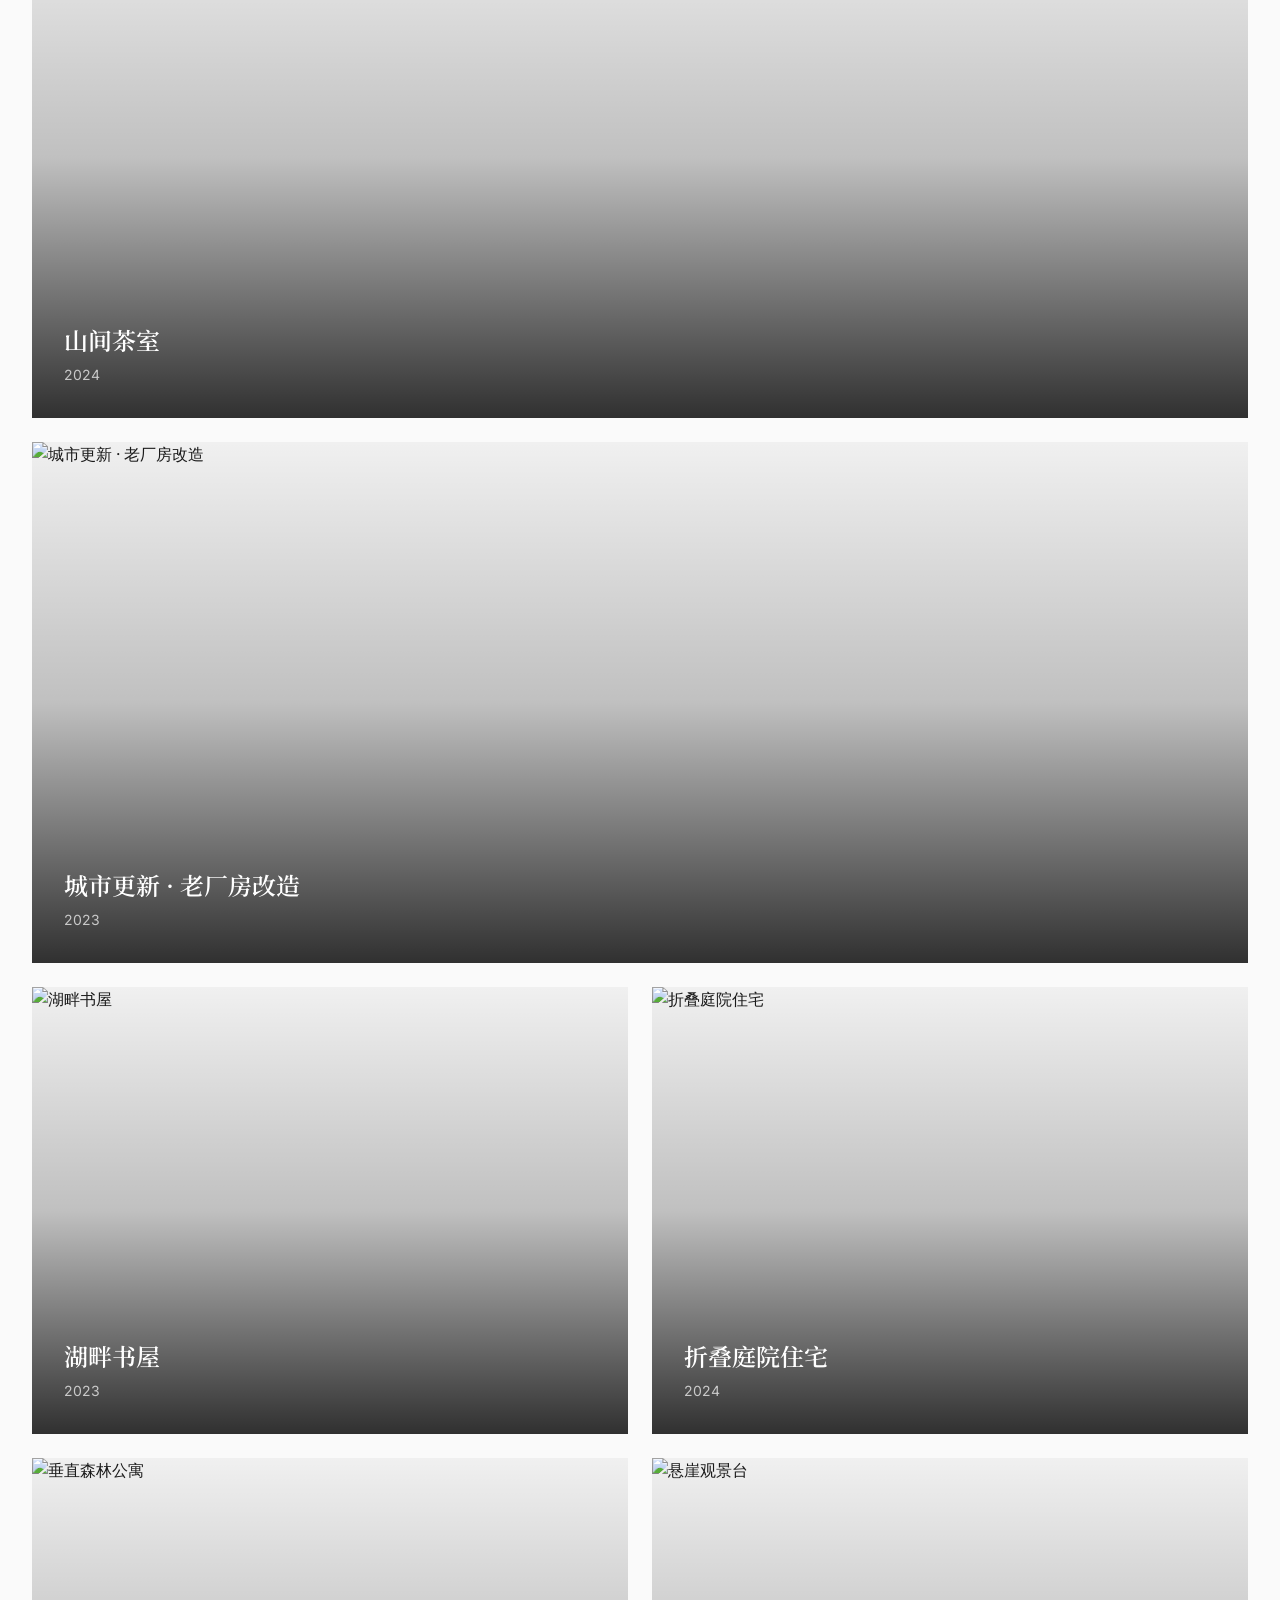
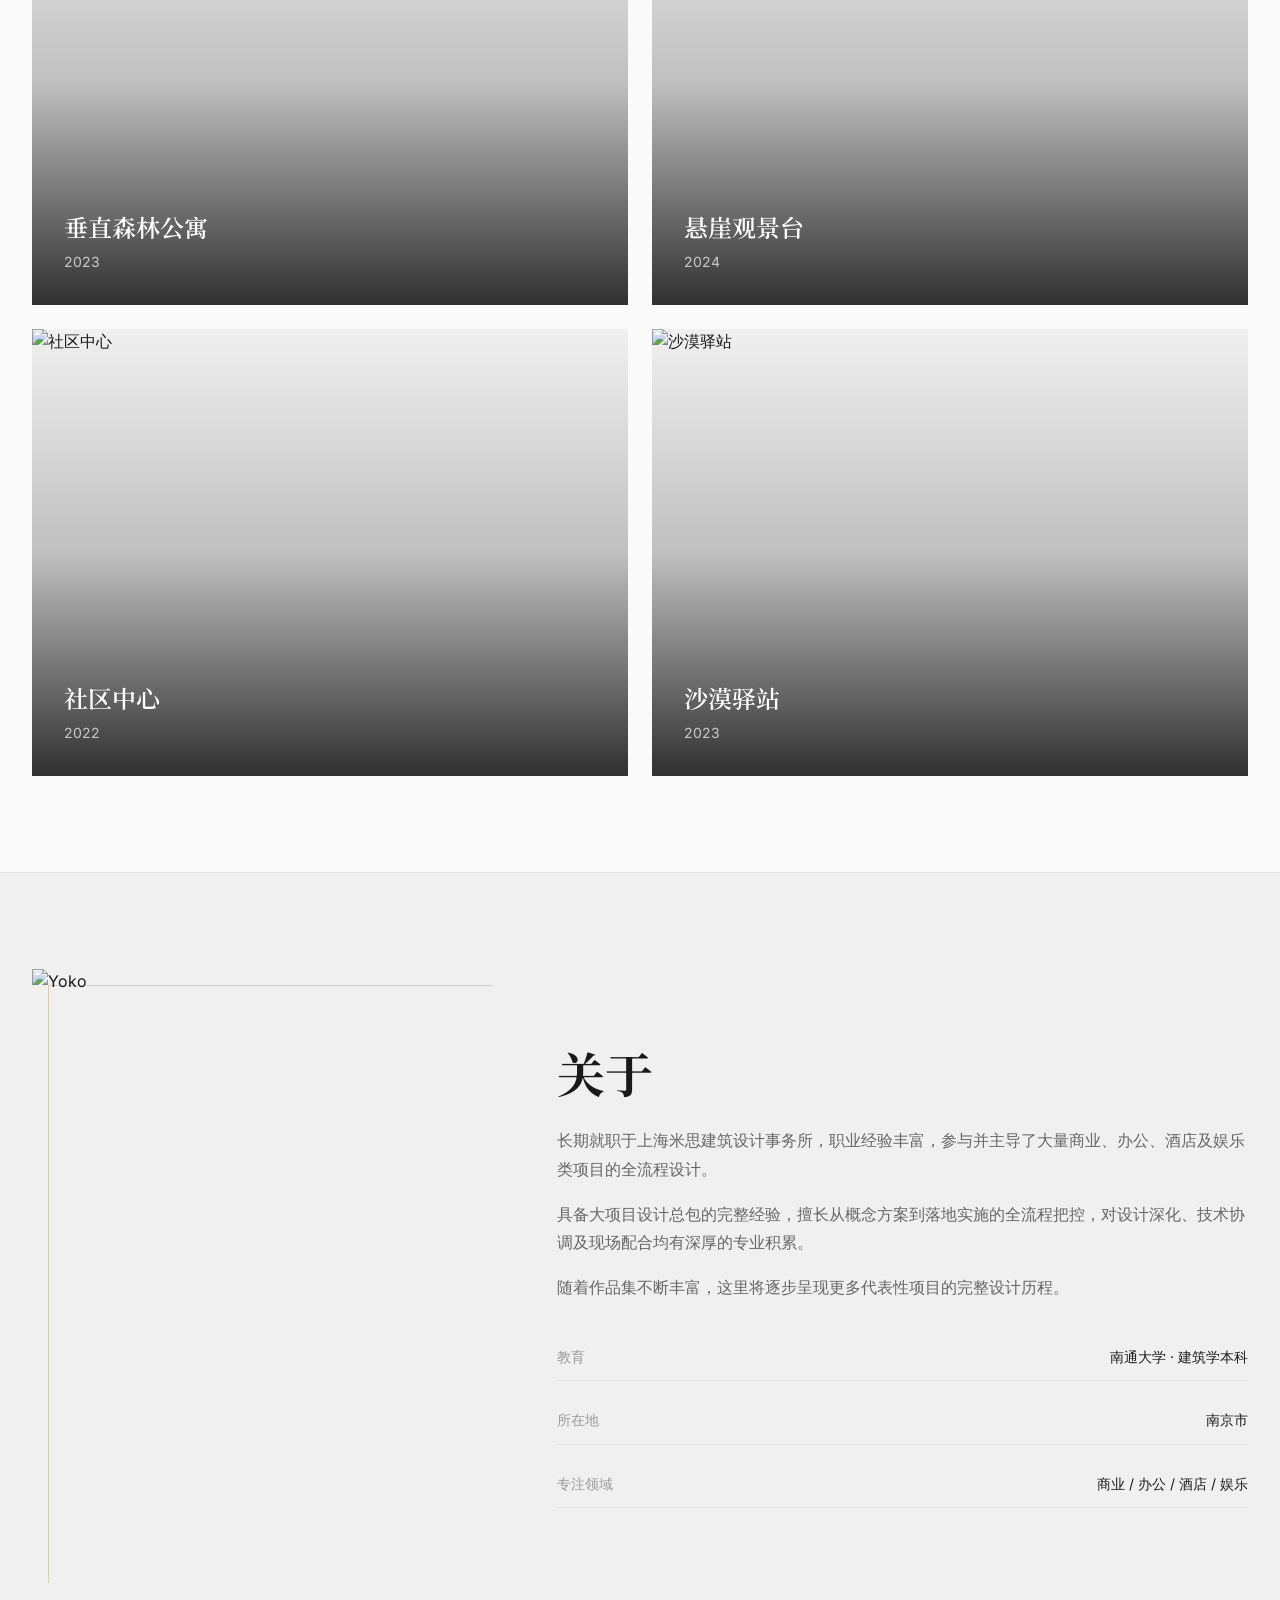
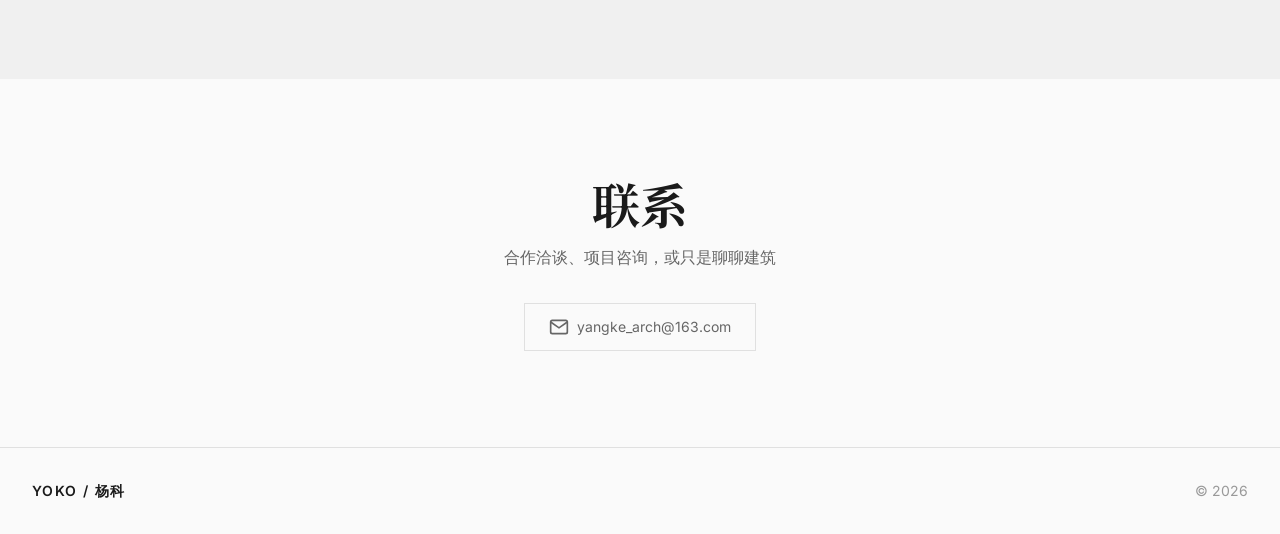
==== commit 4bfeb3ac: "增补英文名 Yoko 到品牌标识" ====
--- a/index.html
+++ b/index.html
@@ -3,7 +3,7 @@
 <head>
     <meta charset="UTF-8">
     <meta name="viewport" content="width=device-width, initial-scale=1.0">
-    <title>杨科 | 建筑设计作品集</title>
+    <title>杨科 Yoko | 建筑设计作品集</title>
     <link rel="stylesheet" href="assets/css/style.css">
     <link rel="preconnect" href="https://fonts.googleapis.com">
     <link href="https://fonts.googleapis.com/css2?family=Noto+Serif+SC:wght@400;600;700&family=Inter:wght@300;400;500;600&display=swap" rel="stylesheet">
@@ -12,7 +12,7 @@
     <!-- 导航 -->
     <nav class="navbar" id="navbar">
         <div class="nav-brand">
-            <a href="#hero">YANG KE</a>
+            <a href="#hero">YOKO</a>
         </div>
         <div class="nav-links" id="navLinks">
             <a href="#projects" class="nav-link">作品</a>
@@ -166,7 +166,7 @@
     <footer class="footer">
         <div class="container">
             <div class="footer-content">
-                <span class="footer-brand">杨科</span>
+                <span class="footer-brand">YOKO / 杨科</span>
                 <span class="footer-year">© 2026</span>
             </div>
         </div>
